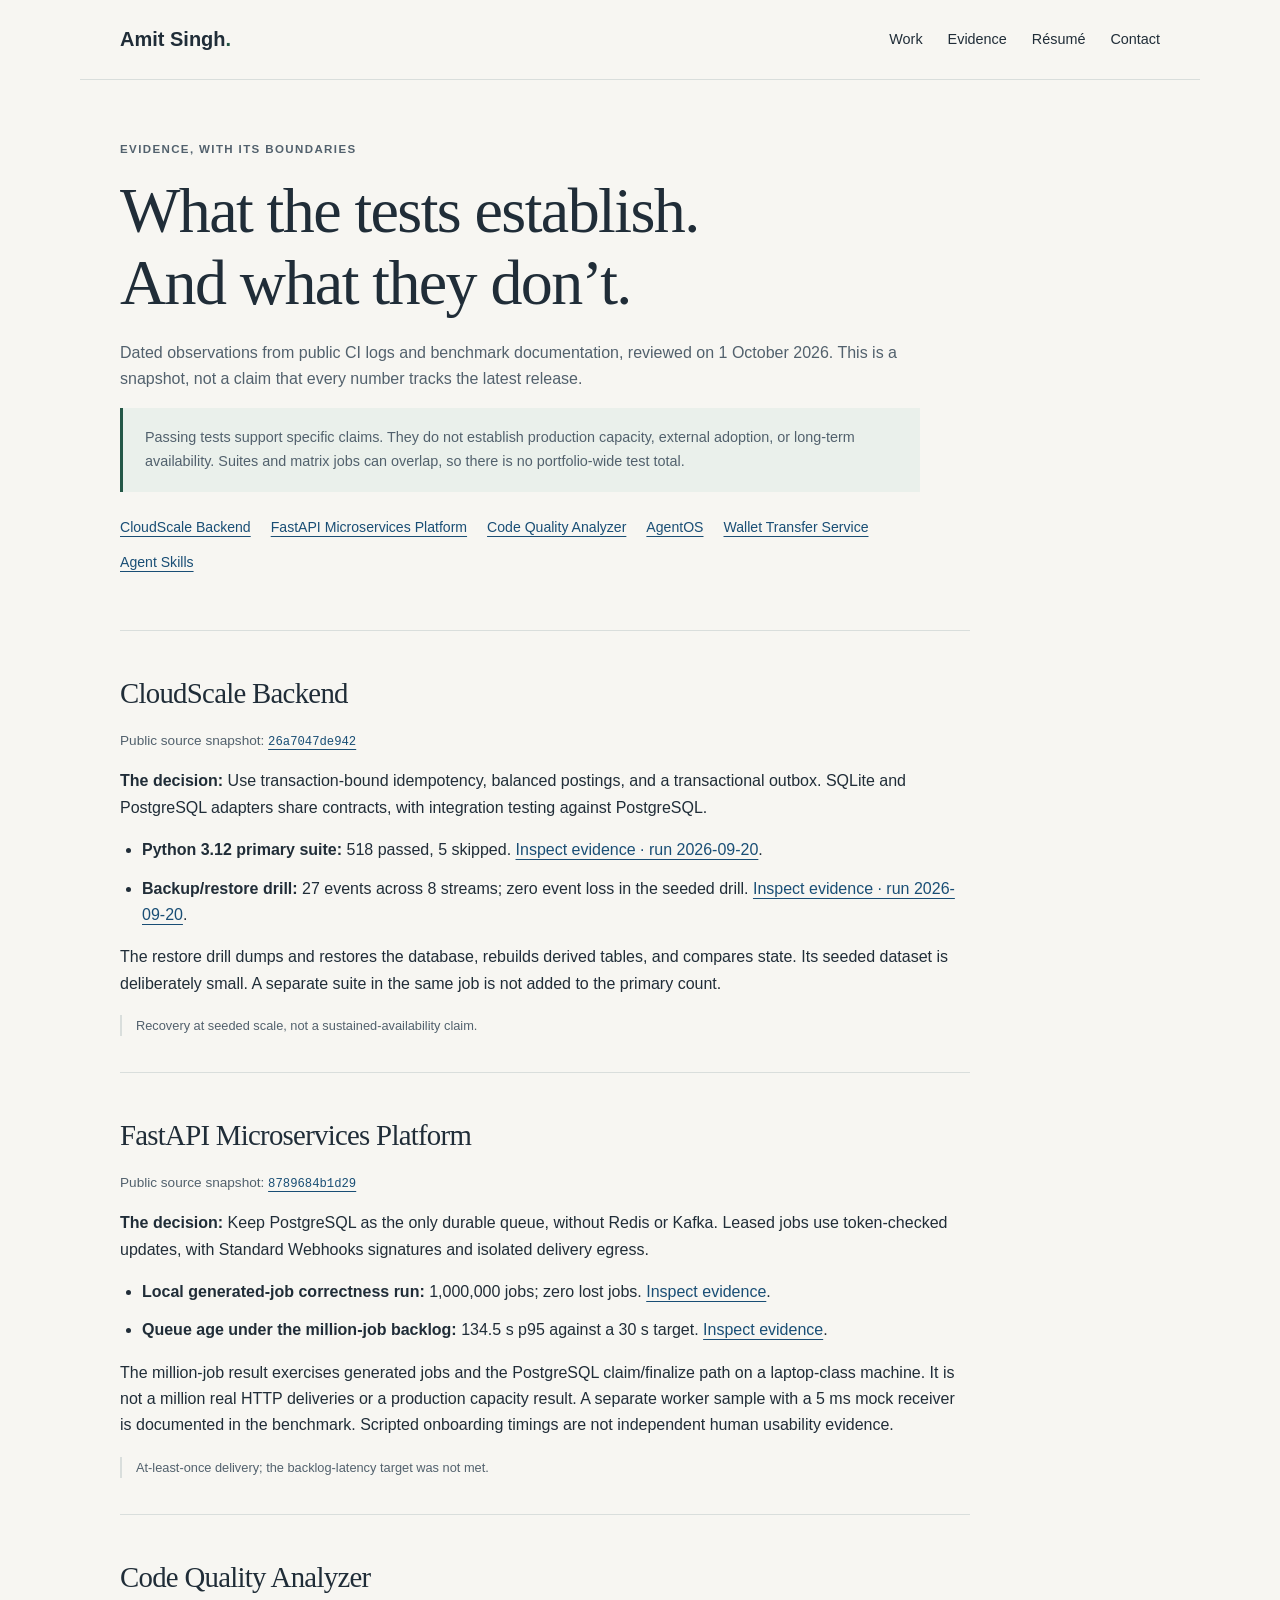
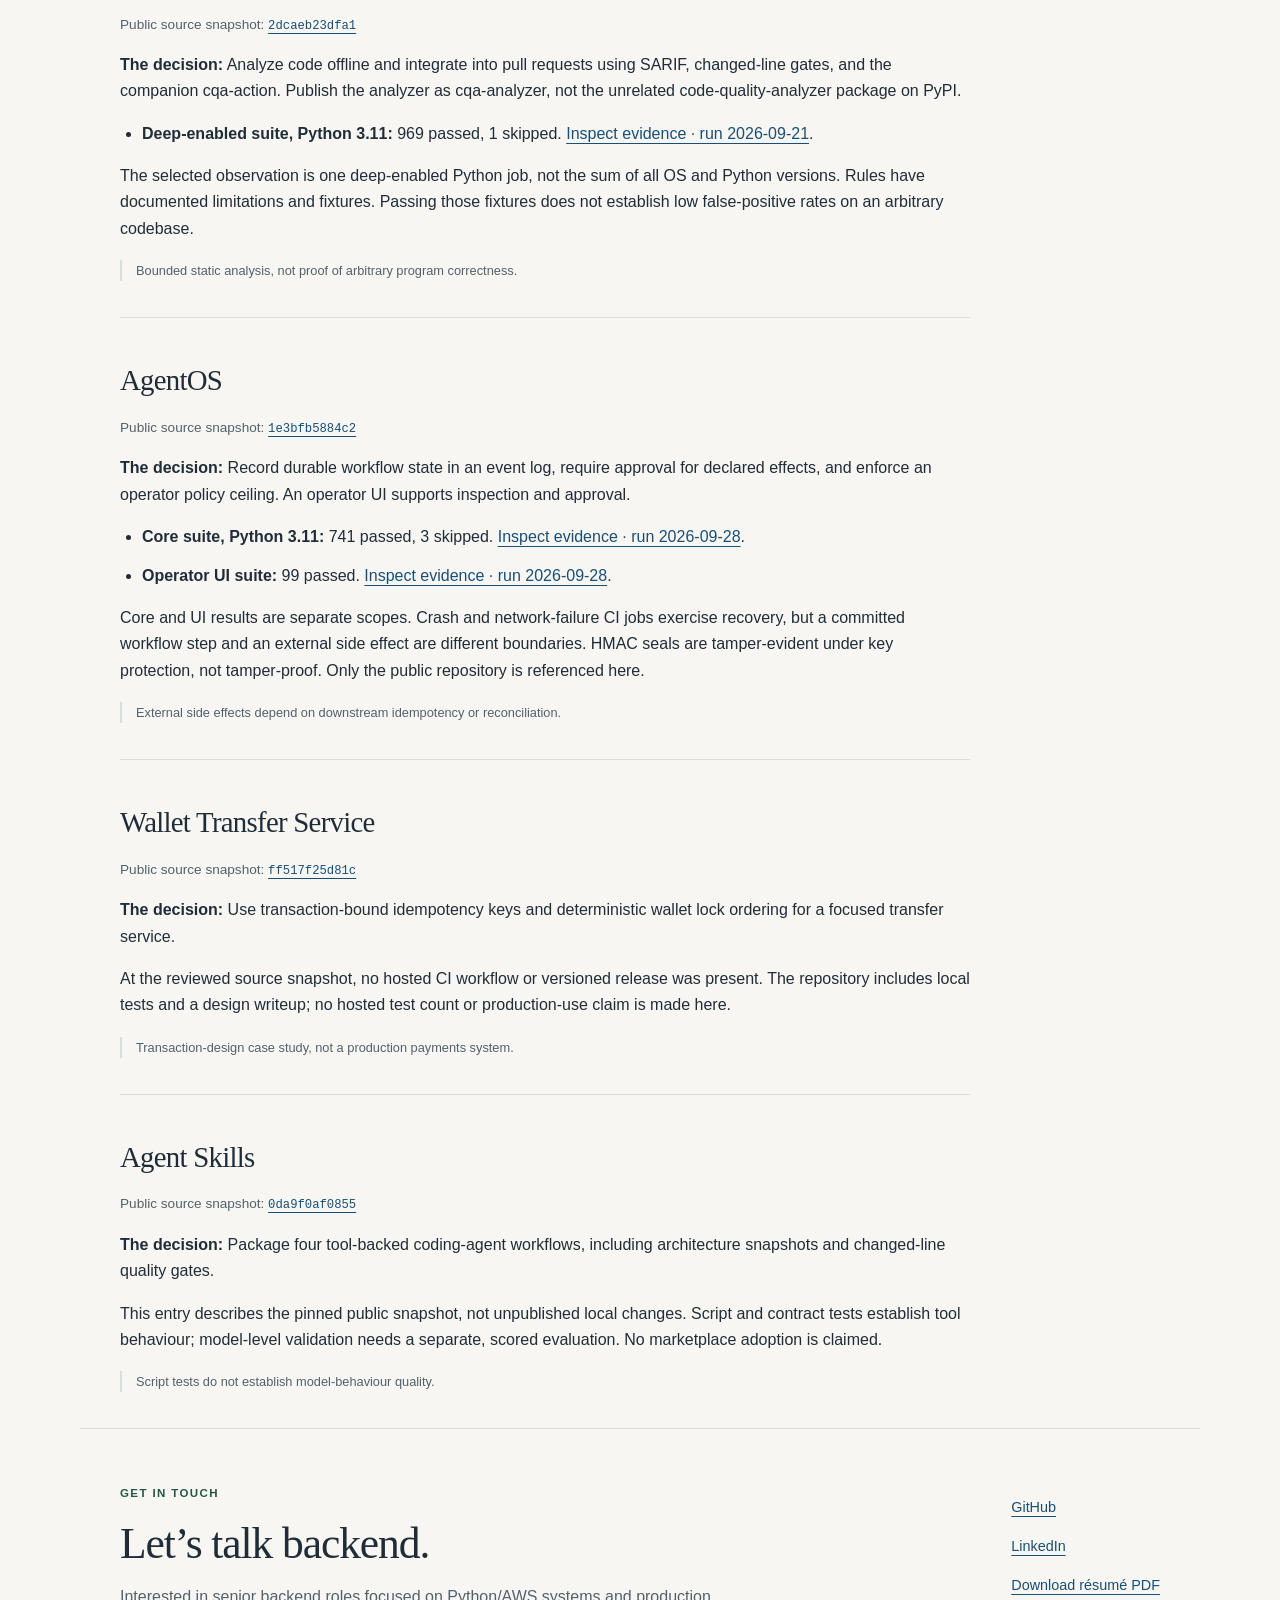
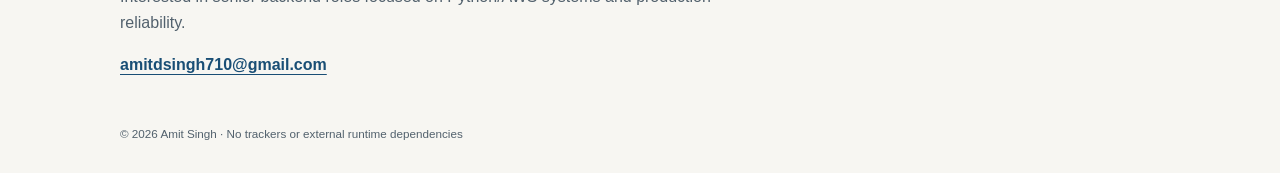
==== evidence.html @ 9d19ded8 "content: Evidence architecture preview (facts v2, boundaries, evidence page)" ====
<!doctype html>
<html lang="en">
<head>
  <meta charset="utf-8">
  <meta name="viewport" content="width=device-width, initial-scale=1">
  <title>Engineering evidence | Amit Singh</title>
  <meta name="description" content="Pinned test results, benchmark scope, and limitations for Amit Singh’s public engineering projects.">
  <meta name="author" content="Amit Singh">
  <meta name="robots" content="index,follow,max-image-preview:large">
  <meta name="google-site-verification" content="meYjrEQto1s7tn9jI4LYgLtyor4KKZVI7Av0-aIMAww">
  <meta name="theme-color" content="#f7f6f2">
  <link rel="canonical" href="https://amitsinghom.github.io/evidence.html">
  <link rel="icon" href="favicon.svg" type="image/svg+xml">
  <link rel="manifest" href="site.webmanifest">
  <meta property="og:type" content="website">
  <meta property="og:title" content="Engineering evidence | Amit Singh">
  <meta property="og:description" content="Pinned test results, benchmark scope, and limitations for Amit Singh’s public engineering projects.">
  <meta property="og:url" content="https://amitsinghom.github.io/evidence.html">
  <meta property="og:image" content="https://amitsinghom.github.io/assets/social-card.png">
  <meta property="og:image:width" content="1200">
  <meta property="og:image:height" content="630">
  <meta property="og:image:alt" content="Amit Singh. Senior Backend Engineer. Python, AWS and Production Reliability.">
  <meta name="twitter:card" content="summary_large_image">
  <meta name="twitter:title" content="Engineering evidence | Amit Singh">
  <meta name="twitter:description" content="Pinned test results, benchmark scope, and limitations for Amit Singh’s public engineering projects.">
  <meta name="twitter:image" content="https://amitsinghom.github.io/assets/social-card.png">
  <link rel="stylesheet" href="styles.css">
</head>
<body>
<a class="skip" href="#main">Skip to content</a>
<header class="nav"><a class="brand" href="index.html" aria-label="Amit Singh, home">Amit Singh<span>.</span></a><nav aria-label="Primary"><a href="index.html#work">Work</a><a href="evidence.html">Evidence</a><a href="resume.html">Résumé</a><a href="mailto:amitdsingh710@gmail.com">Contact</a></nav></header>
<main id="main">
<section class="page-intro"><p class="eyebrow">Evidence, with its boundaries</p><h1>What the tests establish.<br>And what they don’t.</h1><p>Dated observations from public CI logs and benchmark documentation, reviewed on 1 October 2026. This is a snapshot, not a claim that every number tracks the latest release.</p><p class="evidence-note">Passing tests support specific claims. They do not establish production capacity, external adoption, or long-term availability. Suites and matrix jobs can overlap, so there is no portfolio-wide test total.</p><nav class="evidence-nav" aria-label="Projects"><a href="#cloudscale">CloudScale Backend</a><a href="#webhook-platform">FastAPI Microservices Platform</a><a href="#cqa-analyzer">Code Quality Analyzer</a><a href="#agentos">AgentOS</a><a href="#wallet-transfer">Wallet Transfer Service</a><a href="#agent-skills">Agent Skills</a></nav></section>
<article class="evidence-entry" id="cloudscale" data-project="cloudscale">
<h2>CloudScale Backend</h2>
<p class="evidence-meta">Public source snapshot: <a href="https://github.com/AmitSinghOM/cloudscale-backend/tree/26a7047de94266d97e9acc520e575b127030f1b2"><code>26a7047de942</code></a></p>
<p><strong>The decision:</strong> Use transaction-bound idempotency, balanced postings, and a transactional outbox. SQLite and PostgreSQL adapters share contracts, with integration testing against PostgreSQL.</p>
<ul>
<li><strong>Python 3.12 primary suite:</strong> <span data-fact="cloudscale-1">518 passed, 5 skipped</span>. <a href="https://github.com/AmitSinghOM/cloudscale-backend/actions/runs/35527516770/job/106122164409">Inspect evidence · run 2026-09-20</a>.</li>
<li><strong>Backup/restore drill:</strong> <span data-fact="cloudscale-2">27 events across 8 streams; zero event loss in the seeded drill</span>. <a href="https://github.com/AmitSinghOM/cloudscale-backend/actions/runs/35527516770/job/106122164267">Inspect evidence · run 2026-09-20</a>.</li>
</ul>
<p>The restore drill dumps and restores the database, rebuilds derived tables, and compares state. Its seeded dataset is deliberately small. A separate suite in the same job is not added to the primary count.</p>
<p class="boundary-note">Recovery at seeded scale, not a sustained-availability claim.</p>
</article>
<article class="evidence-entry" id="webhook-platform" data-project="webhook-platform">
<h2>FastAPI Microservices Platform</h2>
<p class="evidence-meta">Public source snapshot: <a href="https://github.com/AmitSinghOM/fastapi-microservices-platform/tree/8789684b1d29cadbd77b692cfe6b3a9ba3f753b2"><code>8789684b1d29</code></a></p>
<p><strong>The decision:</strong> Keep PostgreSQL as the only durable queue, without Redis or Kafka. Leased jobs use token-checked updates, with Standard Webhooks signatures and isolated delivery egress.</p>
<ul>
<li><strong>Local generated-job correctness run:</strong> <span data-fact="webhook-correctness">1,000,000 jobs; zero lost jobs</span>. <a href="https://github.com/AmitSinghOM/fastapi-microservices-platform/blob/8789684b1d29cadbd77b692cfe6b3a9ba3f753b2/docs/benchmarks.md">Inspect evidence</a>.</li>
<li><strong>Queue age under the million-job backlog:</strong> <span data-fact="webhook-backlog">134.5 s p95 against a 30 s target</span>. <a href="https://github.com/AmitSinghOM/fastapi-microservices-platform/blob/8789684b1d29cadbd77b692cfe6b3a9ba3f753b2/docs/benchmarks.md">Inspect evidence</a>.</li>
</ul>
<p>The million-job result exercises generated jobs and the PostgreSQL claim/finalize path on a laptop-class machine. It is not a million real HTTP deliveries or a production capacity result. A separate worker sample with a 5 ms mock receiver is documented in the benchmark. Scripted onboarding timings are not independent human usability evidence.</p>
<p class="boundary-note">At-least-once delivery; the backlog-latency target was not met.</p>
</article>
<article class="evidence-entry" id="cqa-analyzer" data-project="cqa-analyzer">
<h2>Code Quality Analyzer</h2>
<p class="evidence-meta">Public source snapshot: <a href="https://github.com/AmitSinghOM/code-quality-analyzer/tree/2dcaeb23dfa143564b54034f6fdb0c7262c25566"><code>2dcaeb23dfa1</code></a></p>
<p><strong>The decision:</strong> Analyze code offline and integrate into pull requests using SARIF, changed-line gates, and the companion cqa-action. Publish the analyzer as cqa-analyzer, not the unrelated code-quality-analyzer package on PyPI.</p>
<ul>
<li><strong>Deep-enabled suite, Python 3.11:</strong> <span data-fact="cqa-analyzer-1">969 passed, 1 skipped</span>. <a href="https://github.com/AmitSinghOM/code-quality-analyzer/actions/runs/35659443845/job/106530922561">Inspect evidence · run 2026-09-21</a>.</li>
</ul>
<p>The selected observation is one deep-enabled Python job, not the sum of all OS and Python versions. Rules have documented limitations and fixtures. Passing those fixtures does not establish low false-positive rates on an arbitrary codebase.</p>
<p class="boundary-note">Bounded static analysis, not proof of arbitrary program correctness.</p>
</article>
<article class="evidence-entry" id="agentos" data-project="agentos">
<h2>AgentOS</h2>
<p class="evidence-meta">Public source snapshot: <a href="https://github.com/AmitSinghOM/AgentOS/tree/1e3bfb5884c24169e68320fd5c7ae8c5d8375cb0"><code>1e3bfb5884c2</code></a></p>
<p><strong>The decision:</strong> Record durable workflow state in an event log, require approval for declared effects, and enforce an operator policy ceiling. An operator UI supports inspection and approval.</p>
<ul>
<li><strong>Core suite, Python 3.11:</strong> <span data-fact="agentos-1">741 passed, 3 skipped</span>. <a href="https://github.com/AmitSinghOM/AgentOS/actions/runs/36492032477/job/109162919055">Inspect evidence · run 2026-09-28</a>.</li>
<li><strong>Operator UI suite:</strong> <span data-fact="agentos-2">99 passed</span>. <a href="https://github.com/AmitSinghOM/AgentOS/actions/runs/36492032477/job/109162918668">Inspect evidence · run 2026-09-28</a>.</li>
</ul>
<p>Core and UI results are separate scopes. Crash and network-failure CI jobs exercise recovery, but a committed workflow step and an external side effect are different boundaries. HMAC seals are tamper-evident under key protection, not tamper-proof. Only the public repository is referenced here.</p>
<p class="boundary-note">External side effects depend on downstream idempotency or reconciliation.</p>
</article>
<article class="evidence-entry" id="wallet-transfer" data-project="wallet-transfer">
<h2>Wallet Transfer Service</h2>
<p class="evidence-meta">Public source snapshot: <a href="https://github.com/AmitSinghOM/wallet-transfer-service/tree/ff517f25d81cf4f044d6cdd071314028f6c8e283"><code>ff517f25d81c</code></a></p>
<p><strong>The decision:</strong> Use transaction-bound idempotency keys and deterministic wallet lock ordering for a focused transfer service.</p>
<p>At the reviewed source snapshot, no hosted CI workflow or versioned release was present. The repository includes local tests and a design writeup; no hosted test count or production-use claim is made here.</p>
<p class="boundary-note">Transaction-design case study, not a production payments system.</p>
</article>
<article class="evidence-entry" id="agent-skills" data-project="agent-skills">
<h2>Agent Skills</h2>
<p class="evidence-meta">Public source snapshot: <a href="https://github.com/AmitSinghOM/agent-skills/tree/0da9f0af0855c3e84200fc4f9c1cd5d4a8eaf889"><code>0da9f0af0855</code></a></p>
<p><strong>The decision:</strong> Package four tool-backed coding-agent workflows, including architecture snapshots and changed-line quality gates.</p>
<p>This entry describes the pinned public snapshot, not unpublished local changes. Script and contract tests establish tool behaviour; model-level validation needs a separate, scored evaluation. No marketplace adoption is claimed.</p>
<p class="boundary-note">Script tests do not establish model-behaviour quality.</p>
</article>
</main>
<footer id="contact"><div><p class="eyebrow">Get in touch</p><h2>Let’s talk backend.</h2><p>Interested in senior backend roles focused on Python/AWS systems and production reliability.</p><a class="contact-link" href="mailto:amitdsingh710@gmail.com">amitdsingh710@gmail.com</a></div><nav aria-label="Social links"><a href="https://github.com/AmitSinghOM">GitHub</a><a href="https://linkedin.com/in/amit-singh-491100192">LinkedIn</a><a href="assets/Amit_Singh_Backend_Resume.pdf" download>Download résumé PDF</a></nav><small>© 2026 Amit Singh · No trackers or external runtime dependencies</small></footer>
</body>
</html>
---- styles.css ----
@charset "UTF-8";
:root{--paper:#f7f6f2;--surface:#fffefa;--ink:#202d38;--muted:#52616d;--line:#d9dedc;--accent:#245747;--blue:#194e75;--soft:#eaf0eb;--serif:"Iowan Old Style","Palatino Linotype",Georgia,serif;--sans:-apple-system,BlinkMacSystemFont,"Segoe UI",sans-serif}

*{box-sizing:border-box}
html{scroll-behavior:smooth;scroll-padding-top:100px}
body{margin:0;background:var(--paper);color:var(--ink);font:16px/1.65 var(--sans)}
a{color:var(--blue);text-underline-offset:4px;text-decoration-thickness:1px}
a:hover{text-decoration-thickness:2px}
a:focus-visible,summary:focus-visible{outline:3px solid var(--accent);outline-offset:5px}
p{margin:0 0 16px}
h1,h2,h3{font-family:var(--serif);font-weight:500;line-height:1.13;letter-spacing:-.025em}
h2{font-size:clamp(2rem,3.4vw,3rem);margin:10px 0 20px}
h3{font-size:1.65rem;margin:0 0 18px}
.skip{position:absolute;left:-9999px;top:12px;z-index:30}
.skip:focus{left:16px;background:var(--surface);padding:10px}
main,footer,.nav{max-width:1120px;margin:auto;padding-inline:40px}
.nav{display:flex;justify-content:space-between;align-items:center;gap:20px;padding-block:23px;border-bottom:1px solid var(--line)}
.brand{color:var(--ink);font-weight:750;font-size:1.25rem;text-decoration:none;white-space:nowrap}
.brand span{color:var(--accent)}
.nav nav{display:flex;flex-wrap:wrap;gap:25px;font-size:.9rem}
.nav nav a{color:var(--ink);text-decoration:none}
.nav nav a:hover{text-decoration:underline}
.eyebrow{text-transform:uppercase;letter-spacing:.12em;font-size:.72rem;font-weight:750;color:var(--accent);margin:0 0 16px}
.hero{padding:78px 0 52px}
.hero h1{font-size:clamp(2.8rem,5.7vw,4.65rem);margin:20px 0 28px;max-width:1000px;line-height:1.07;letter-spacing:-.045em}
.hero h1 em{font-style:normal;color:var(--accent)}
.intro{font-size:1.22rem;max-width:720px;color:var(--ink)}
.hero-context{max-width:700px;color:var(--muted)}
.actions{display:flex;align-items:center;flex-wrap:wrap;gap:14px;margin-top:28px}
.button{display:inline-flex;align-items:center;justify-content:center;min-height:46px;padding:10px 17px;border:1px solid var(--line);color:var(--ink);text-decoration:none;font-size:.87rem;font-weight:650;background:var(--surface)}
.button:hover{border-color:var(--accent)}
.button.primary{background:var(--accent);border-color:var(--accent);color:var(--surface)}
.text-link{font-size:.87rem}
.focus-line{display:flex;flex-wrap:wrap;gap:14px 26px;border-top:1px solid var(--line);padding-top:22px;margin-top:42px;color:var(--muted);font-size:.85rem}
.section{padding:60px 0;border-top:1px solid var(--line)}
.section-head{max-width:800px;margin-bottom:30px}
.section-head>p:not(.eyebrow){color:var(--muted);max-width:620px}
.production-grid{display:grid;grid-template-columns:1fr 1.15fr;gap:56px}
.attribution{font-size:.83rem;line-height:1.6;color:var(--muted)}
.work-points{padding-left:20px;margin:0}
.work-points li{padding-left:5px;margin-bottom:16px}
.work-points strong{font-weight:650}
.boundary-note{font-size:.8rem;color:var(--muted);border-left:2px solid var(--line);padding-left:14px;margin:18px 0 0}
.project{display:grid;grid-template-columns:.8fr 1.2fr;gap:52px;padding:36px 0;border-top:1px solid var(--line)}
.project-heading{display:flex;align-items:flex-start;gap:18px}
.project-number{color:var(--muted);font-size:.8rem;padding-top:2px}
.project-heading .eyebrow{font-size:.68rem;margin-bottom:10px}
.project-heading h3{font-size:2rem}
.project-summary{font-size:1.15rem;font-weight:600;line-height:1.45}
.project-body>p:not(.project-summary){color:var(--muted)}
.project-proof{margin:22px 0}
.project-proof div{display:grid;grid-template-columns:72px 1fr;gap:12px;margin:12px 0;font-size:.89rem}
.project-proof dt{font-weight:700;color:var(--accent)}
.project-proof dd{margin:0;color:var(--muted)}
.project-links{display:flex;flex-wrap:wrap;gap:12px 22px;font-size:.88rem;font-weight:600}
code{font-size:.9em;overflow-wrap:anywhere}
.more-work{border-block:1px solid var(--line);padding:20px 0;margin-top:16px}
.more-work summary{cursor:pointer;font-weight:600}
.more-grid{display:grid;grid-template-columns:repeat(3,1fr);gap:30px;margin-top:28px}
.more-grid h3{font-size:1.4rem}
.more-grid p,.more-grid a{font-size:.88rem}
.more-grid p{color:var(--muted)}
.judgment{display:grid;grid-template-columns:1.1fr 1fr;gap:56px}
.judgment p:last-child{color:var(--muted)}
.career-grid{display:grid;grid-template-columns:1fr 1fr;gap:56px}
.career-grid h3{font-size:1.4rem}
.career-grid p{font-size:.92rem;color:var(--muted)}
.career-grid strong{color:var(--ink);font-weight:600}
footer{display:grid;grid-template-columns:1fr auto;gap:25px;padding-block:55px 30px;border-top:1px solid var(--line)}
footer p{max-width:600px;color:var(--muted)}
footer h2{margin-bottom:15px}
footer nav{display:flex;flex-direction:column;gap:15px;align-items:flex-start;padding-top:12px;font-size:.9rem}
.contact-link{font-weight:650;overflow-wrap:anywhere}
footer small{grid-column:1/-1;font-size:.73rem;color:var(--muted);padding-top:20px}
.page-intro{padding:60px 0 32px;max-width:800px}
.page-intro h1{font-size:clamp(2.5rem,5vw,4rem);margin:12px 0 20px}
.page-intro p{color:var(--muted)}
.evidence-entry{padding:36px 0;border-top:1px solid var(--line);max-width:850px}
.evidence-entry h2{font-size:1.8rem}
.evidence-entry ul{padding-left:22px}
.evidence-entry li{margin-bottom:12px}
.evidence-meta{font-size:.85rem;color:var(--muted)}
.evidence-note{background:var(--soft);padding:18px 22px;border-left:3px solid var(--accent);font-size:.9rem}
.evidence-nav{display:flex;flex-wrap:wrap;gap:12px 20px;font-size:.88rem;margin:24px 0}
.evidence-entry a{overflow-wrap:anywhere}

@media(max-width:760px){main,footer,.nav{padding-inline:22px}
.nav{align-items:flex-start;flex-direction:column;gap:14px;padding-block:18px}
.nav nav{gap:22px}
.hero{padding:48px 0 36px}
.hero h1{font-size:clamp(2.5rem,8.5vw,3.6rem)}
.intro{font-size:1.1rem}
.actions{align-items:stretch}
.button{font-size:.83rem}
.text-link{padding:8px 0}
.section{padding:40px 0}
.production-grid,.project,.judgment,.career-grid{grid-template-columns:1fr;gap:20px}
.project{padding:30px 0}
.project-heading h3{font-size:1.8rem;margin-bottom:0}
.project-proof div{grid-template-columns:65px 1fr;gap:10px}
.more-grid{grid-template-columns:1fr;gap:20px}
footer{grid-template-columns:1fr}
.focus-line{gap:10px 18px}
.page-intro{padding-top:38px}
}

@media(prefers-reduced-motion:reduce){html{scroll-behavior:auto}
}
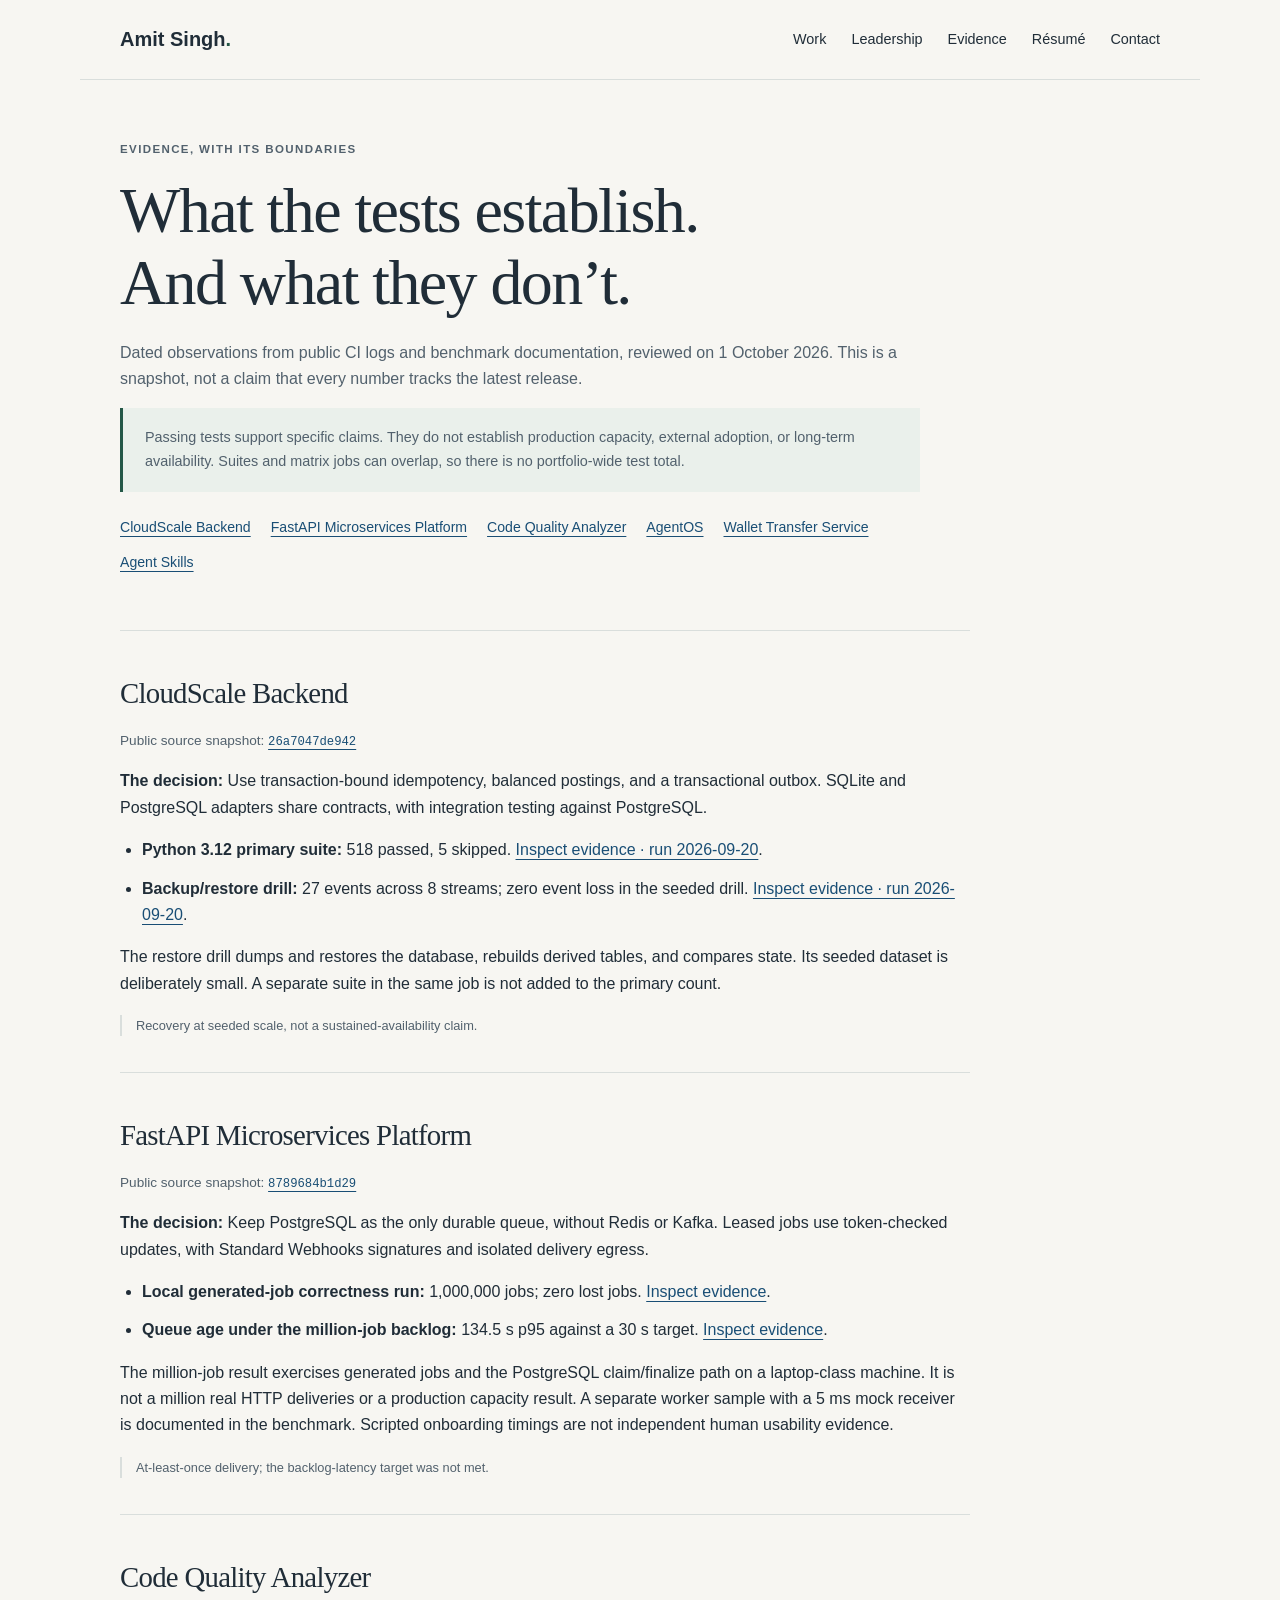
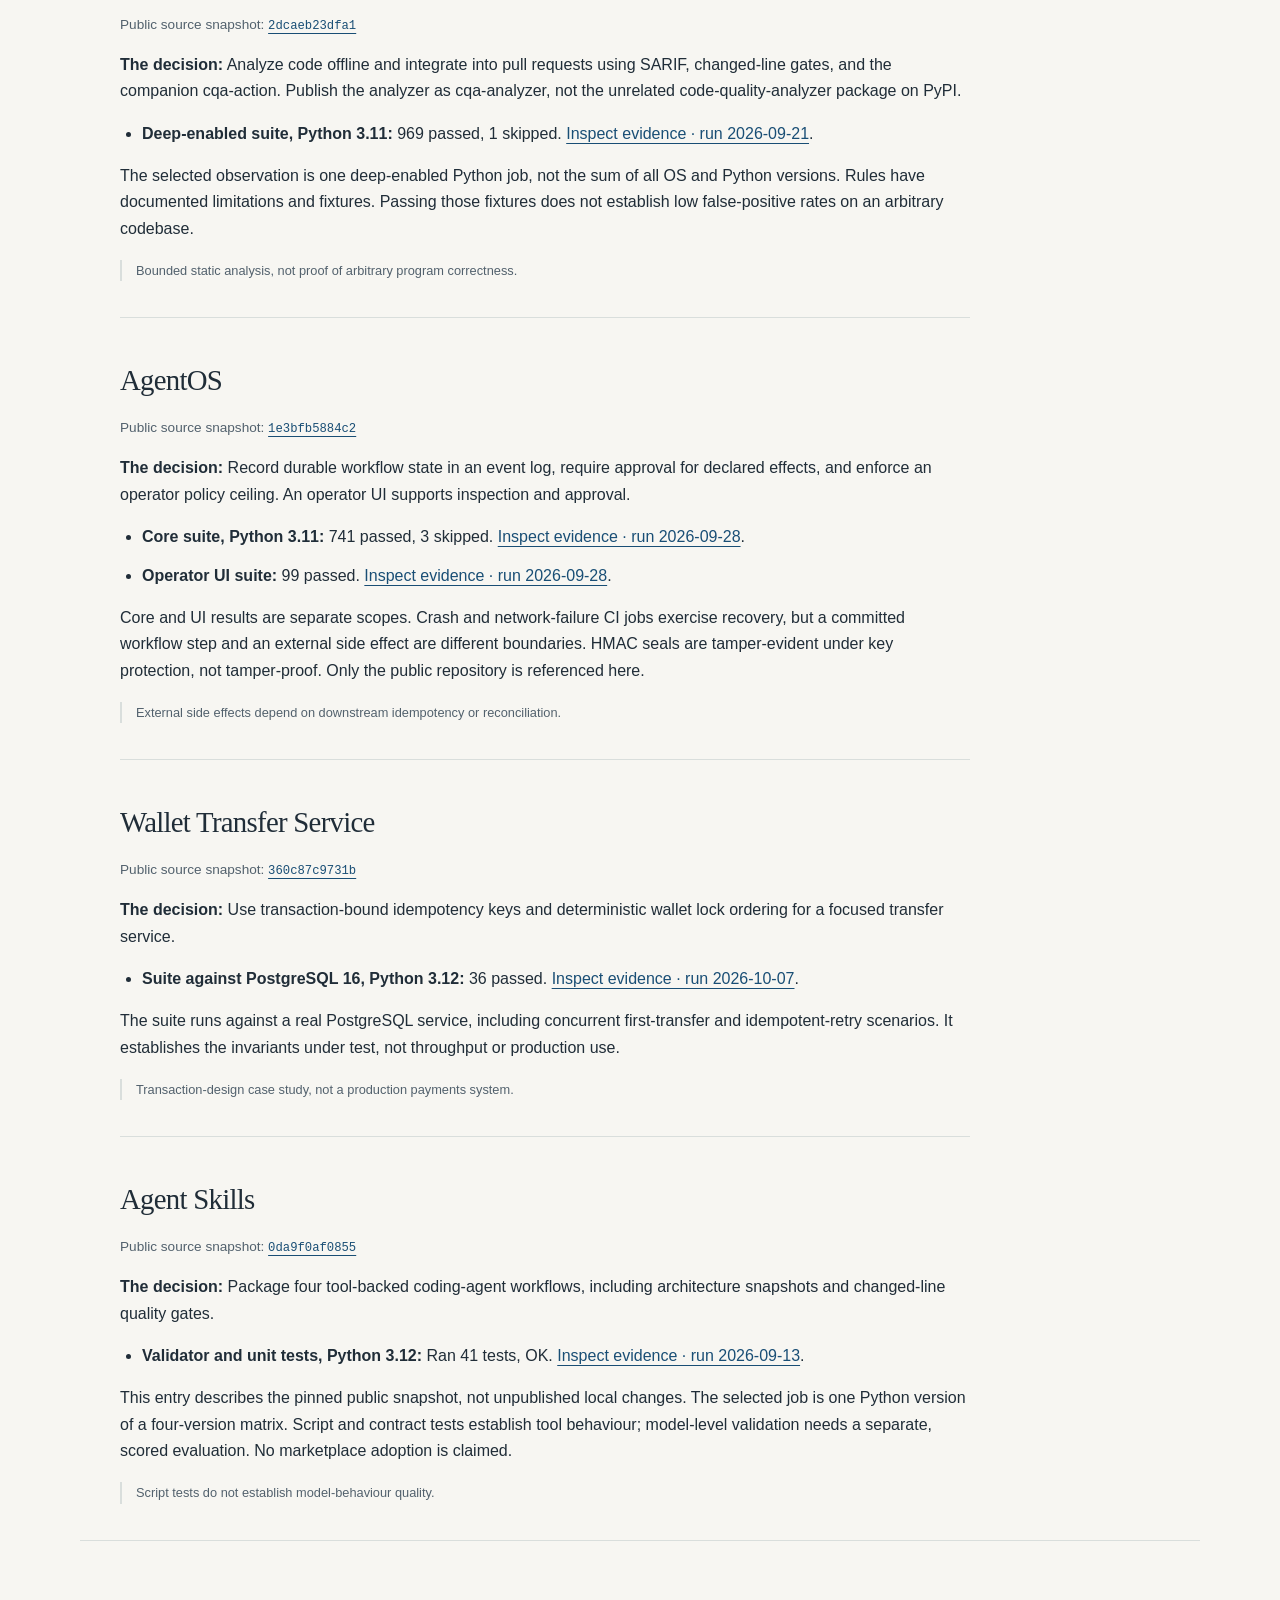
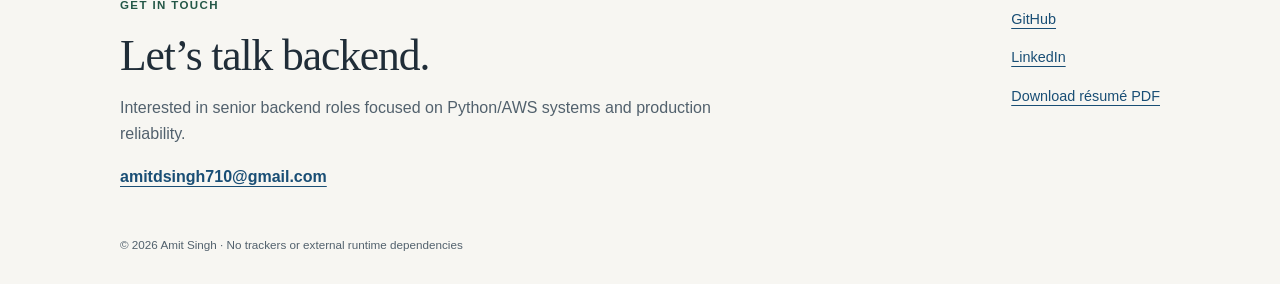
==== commit 68647480: "content: Restore Applied AI and Leadership, add wallet and agent-skills evidence" ====
--- a/evidence.html
+++ b/evidence.html
@@ -28,7 +28,7 @@
 </head>
 <body>
 <a class="skip" href="#main">Skip to content</a>
-<header class="nav"><a class="brand" href="index.html" aria-label="Amit Singh, home">Amit Singh<span>.</span></a><nav aria-label="Primary"><a href="index.html#work">Work</a><a href="evidence.html">Evidence</a><a href="resume.html">Résumé</a><a href="mailto:amitdsingh710@gmail.com">Contact</a></nav></header>
+<header class="nav"><a class="brand" href="index.html" aria-label="Amit Singh, home">Amit Singh<span>.</span></a><nav aria-label="Primary"><a href="index.html#work">Work</a><a href="index.html#leadership">Leadership</a><a href="evidence.html">Evidence</a><a href="resume.html">Résumé</a><a href="mailto:amitdsingh710@gmail.com">Contact</a></nav></header>
 <main id="main">
 <section class="page-intro"><p class="eyebrow">Evidence, with its boundaries</p><h1>What the tests establish.<br>And what they don’t.</h1><p>Dated observations from public CI logs and benchmark documentation, reviewed on 1 October 2026. This is a snapshot, not a claim that every number tracks the latest release.</p><p class="evidence-note">Passing tests support specific claims. They do not establish production capacity, external adoption, or long-term availability. Suites and matrix jobs can overlap, so there is no portfolio-wide test total.</p><nav class="evidence-nav" aria-label="Projects"><a href="#cloudscale">CloudScale Backend</a><a href="#webhook-platform">FastAPI Microservices Platform</a><a href="#cqa-analyzer">Code Quality Analyzer</a><a href="#agentos">AgentOS</a><a href="#wallet-transfer">Wallet Transfer Service</a><a href="#agent-skills">Agent Skills</a></nav></section>
 <article class="evidence-entry" id="cloudscale" data-project="cloudscale">
@@ -76,16 +76,22 @@
 </article>
 <article class="evidence-entry" id="wallet-transfer" data-project="wallet-transfer">
 <h2>Wallet Transfer Service</h2>
-<p class="evidence-meta">Public source snapshot: <a href="https://github.com/AmitSinghOM/wallet-transfer-service/tree/ff517f25d81cf4f044d6cdd071314028f6c8e283"><code>ff517f25d81c</code></a></p>
+<p class="evidence-meta">Public source snapshot: <a href="https://github.com/AmitSinghOM/wallet-transfer-service/tree/360c87c9731bd07e8fdd0a1af38afcb0d4d9b558"><code>360c87c9731b</code></a></p>
 <p><strong>The decision:</strong> Use transaction-bound idempotency keys and deterministic wallet lock ordering for a focused transfer service.</p>
-<p>At the reviewed source snapshot, no hosted CI workflow or versioned release was present. The repository includes local tests and a design writeup; no hosted test count or production-use claim is made here.</p>
+<ul>
+<li><strong>Suite against PostgreSQL 16, Python 3.12:</strong> <span data-fact="wallet-transfer-1">36 passed</span>. <a href="https://github.com/AmitSinghOM/wallet-transfer-service/actions/runs/37610929342/job/112757726818">Inspect evidence · run 2026-10-07</a>.</li>
+</ul>
+<p>The suite runs against a real PostgreSQL service, including concurrent first-transfer and idempotent-retry scenarios. It establishes the invariants under test, not throughput or production use.</p>
 <p class="boundary-note">Transaction-design case study, not a production payments system.</p>
 </article>
 <article class="evidence-entry" id="agent-skills" data-project="agent-skills">
 <h2>Agent Skills</h2>
 <p class="evidence-meta">Public source snapshot: <a href="https://github.com/AmitSinghOM/agent-skills/tree/0da9f0af0855c3e84200fc4f9c1cd5d4a8eaf889"><code>0da9f0af0855</code></a></p>
 <p><strong>The decision:</strong> Package four tool-backed coding-agent workflows, including architecture snapshots and changed-line quality gates.</p>
-<p>This entry describes the pinned public snapshot, not unpublished local changes. Script and contract tests establish tool behaviour; model-level validation needs a separate, scored evaluation. No marketplace adoption is claimed.</p>
+<ul>
+<li><strong>Validator and unit tests, Python 3.12:</strong> <span data-fact="agent-skills-1">Ran 41 tests, OK</span>. <a href="https://github.com/AmitSinghOM/agent-skills/actions/runs/34749014647/job/103702023796">Inspect evidence · run 2026-09-13</a>.</li>
+</ul>
+<p>This entry describes the pinned public snapshot, not unpublished local changes. The selected job is one Python version of a four-version matrix. Script and contract tests establish tool behaviour; model-level validation needs a separate, scored evaluation. No marketplace adoption is claimed.</p>
 <p class="boundary-note">Script tests do not establish model-behaviour quality.</p>
 </article>
 </main>
--- a/styles.css
+++ b/styles.css
@@ -60,8 +60,11 @@
 .more-grid h3{font-size:1.4rem}
 .more-grid p,.more-grid a{font-size:.88rem}
 .more-grid p{color:var(--muted)}
-.judgment{display:grid;grid-template-columns:1.1fr 1fr;gap:56px}
-.judgment p:last-child{color:var(--muted)}
+.leadership-grid{display:grid;grid-template-columns:repeat(3,1fr);gap:30px}
+.leadership-grid h3{font-size:1.4rem;margin:0 0 10px}
+.leadership-grid p:last-child{font-size:.92rem;color:var(--muted)}
+.leadership-grid .eyebrow{margin-bottom:10px}
+
 .career-grid{display:grid;grid-template-columns:1fr 1fr;gap:56px}
 .career-grid h3{font-size:1.4rem}
 .career-grid p{font-size:.92rem;color:var(--muted)}
@@ -94,7 +97,7 @@
 .button{font-size:.83rem}
 .text-link{padding:8px 0}
 .section{padding:40px 0}
-.production-grid,.project,.judgment,.career-grid{grid-template-columns:1fr;gap:20px}
+.production-grid,.project,.leadership-grid,.career-grid{grid-template-columns:1fr;gap:20px}
 .project{padding:30px 0}
 .project-heading h3{font-size:1.8rem;margin-bottom:0}
 .project-proof div{grid-template-columns:65px 1fr;gap:10px}
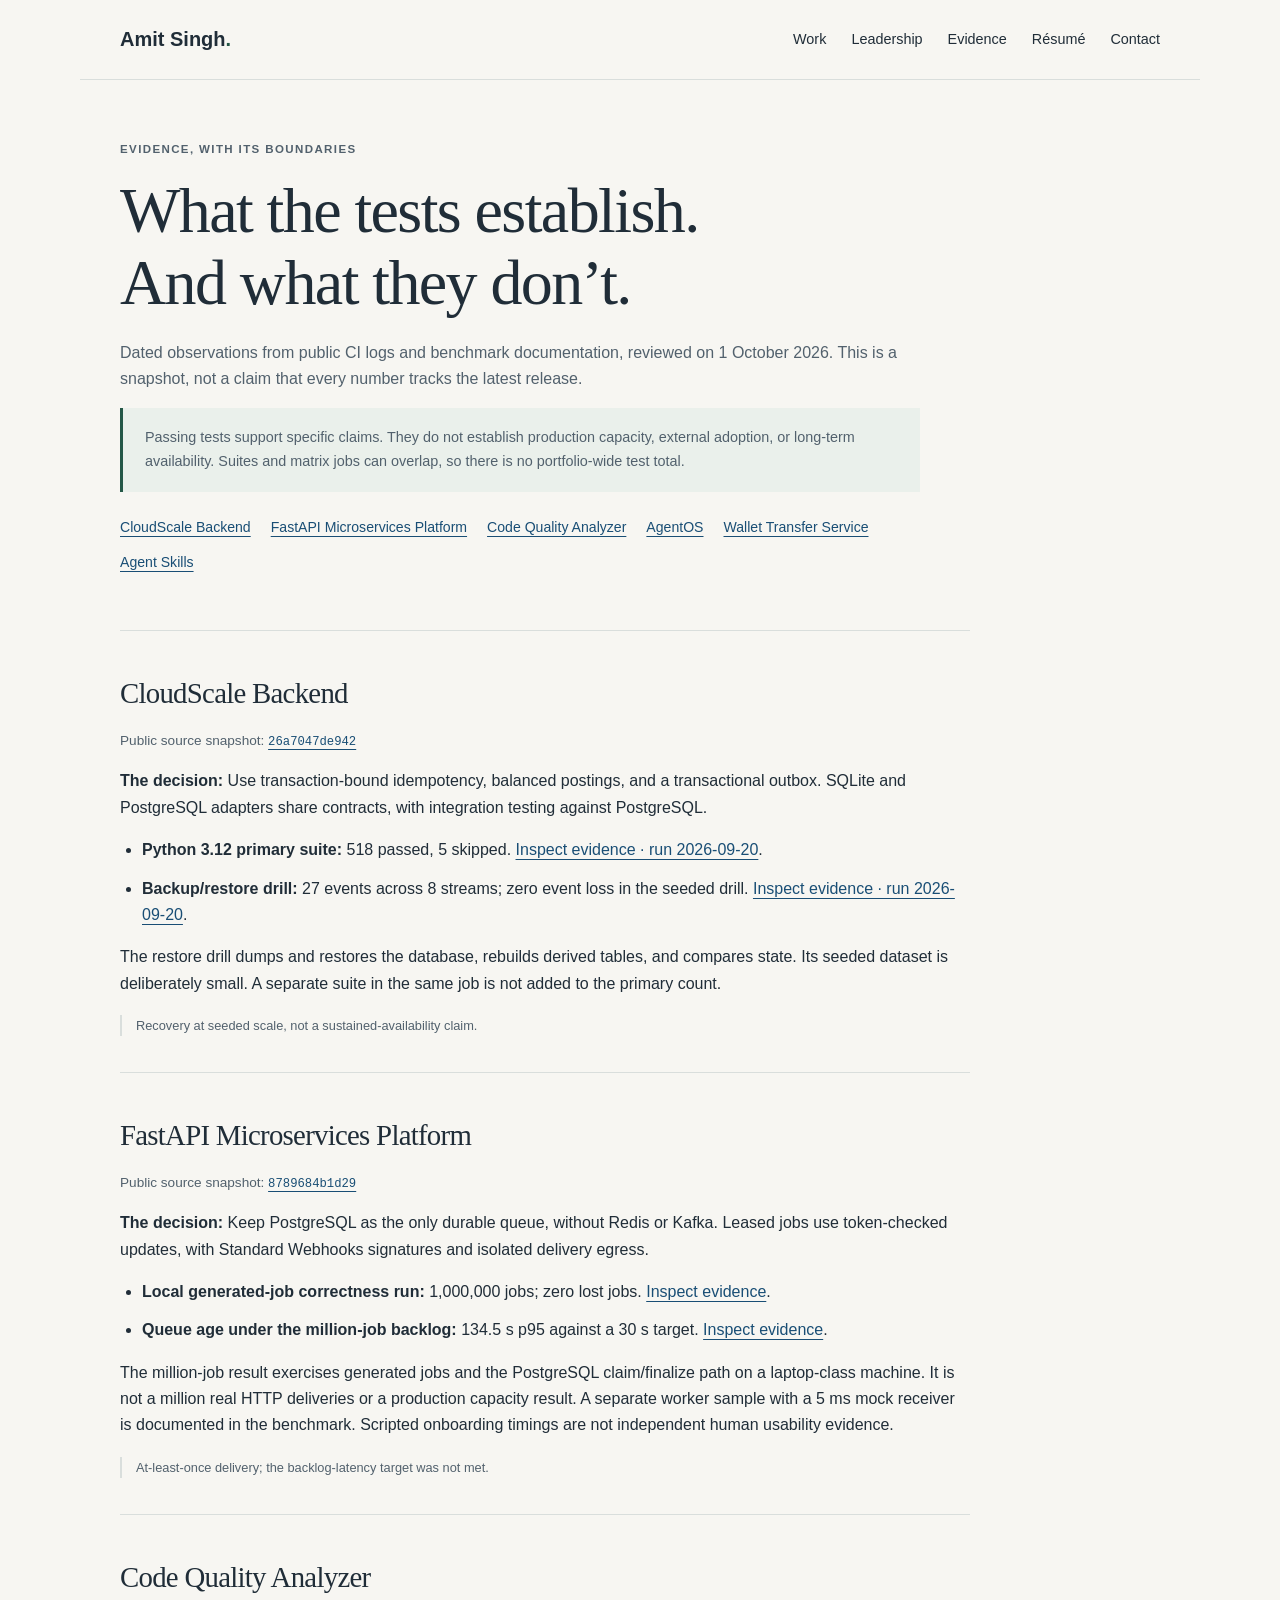
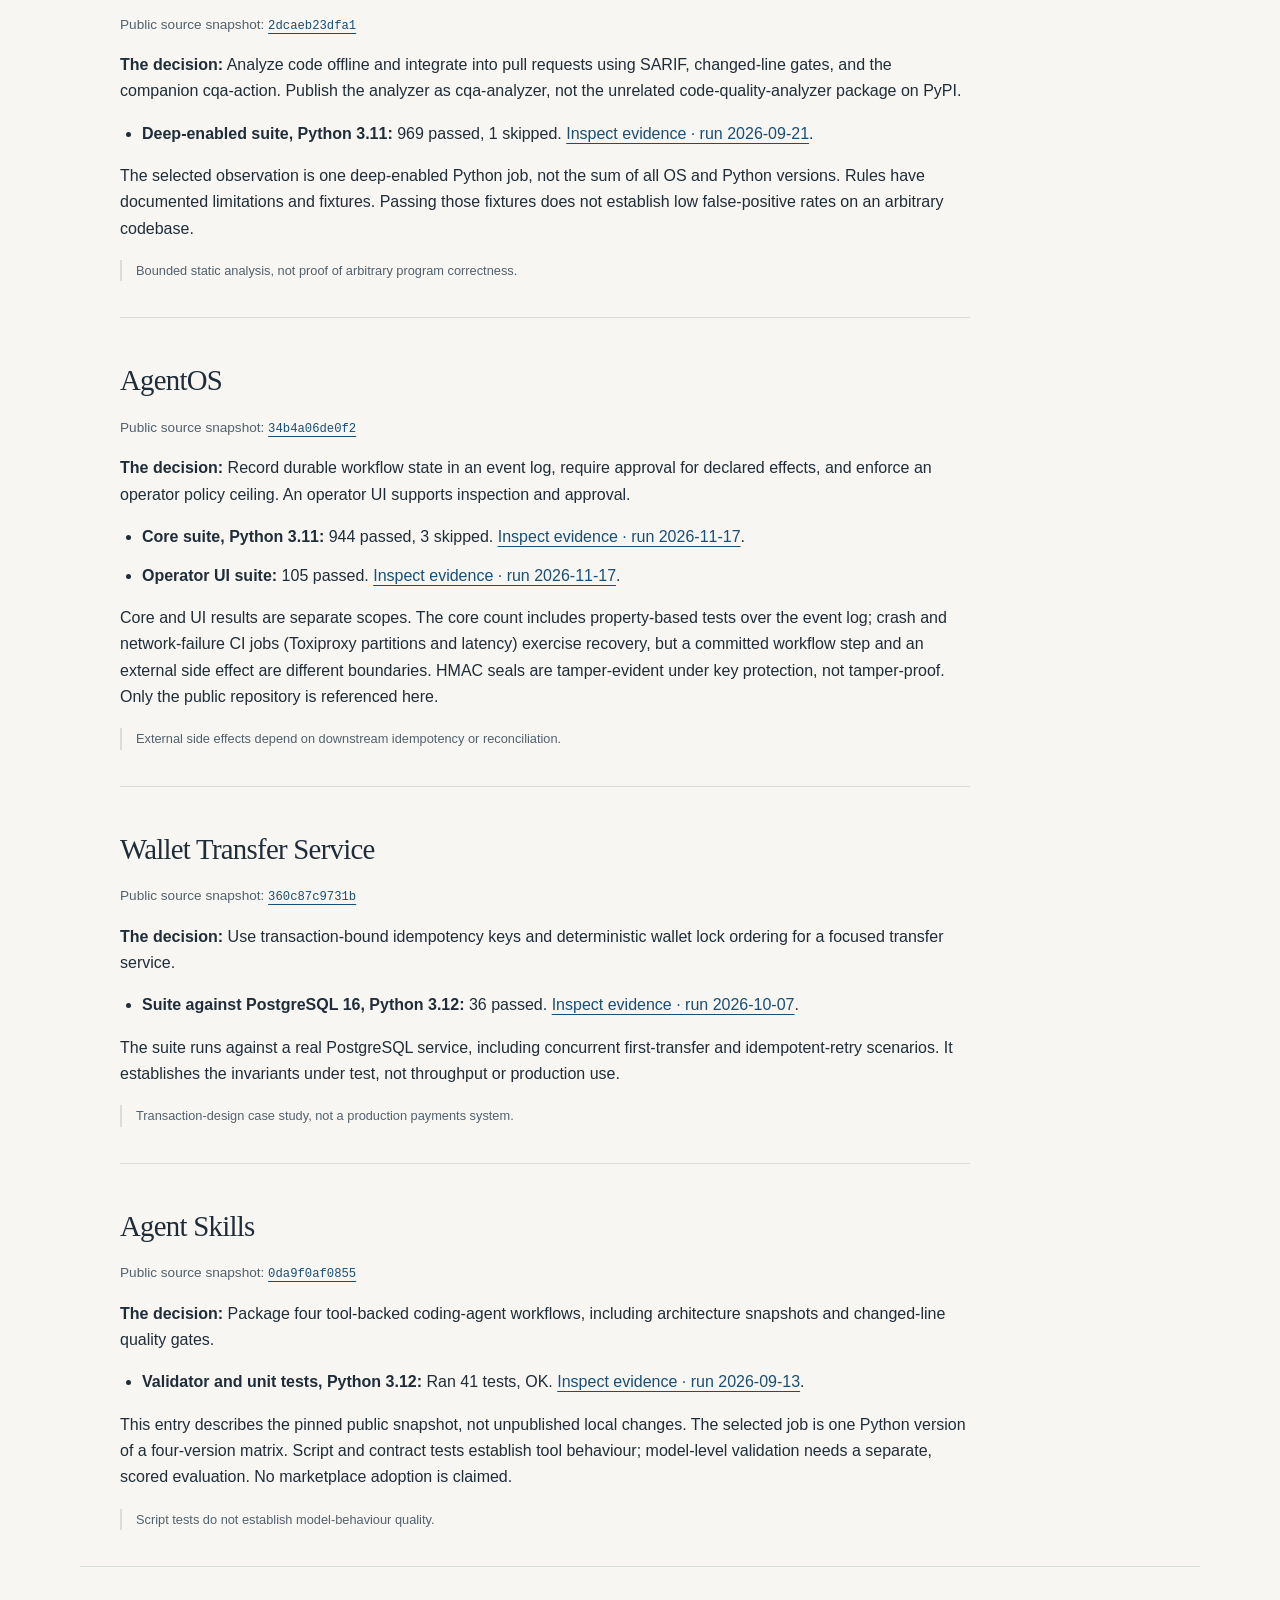
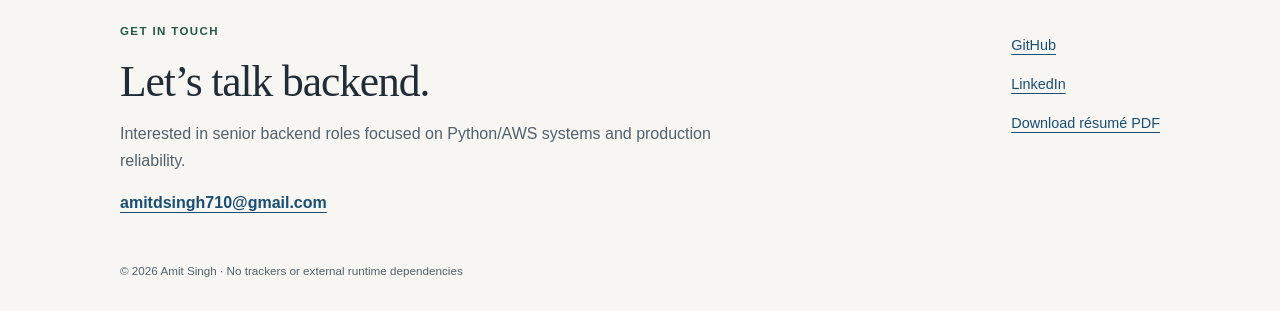
==== commit 4052c962: "content(agentos): v0.17.1 on PyPI, waves 1-3 landed; facts pinned to CI run 44156991925 AgentOS main" ====
--- a/evidence.html
+++ b/evidence.html
@@ -65,13 +65,13 @@
 </article>
 <article class="evidence-entry" id="agentos" data-project="agentos">
 <h2>AgentOS</h2>
-<p class="evidence-meta">Public source snapshot: <a href="https://github.com/AmitSinghOM/AgentOS/tree/1e3bfb5884c24169e68320fd5c7ae8c5d8375cb0"><code>1e3bfb5884c2</code></a></p>
+<p class="evidence-meta">Public source snapshot: <a href="https://github.com/AmitSinghOM/AgentOS/tree/34b4a06de0f202738ec92433da8cc3d8ad6a8162"><code>34b4a06de0f2</code></a></p>
 <p><strong>The decision:</strong> Record durable workflow state in an event log, require approval for declared effects, and enforce an operator policy ceiling. An operator UI supports inspection and approval.</p>
 <ul>
-<li><strong>Core suite, Python 3.11:</strong> <span data-fact="agentos-1">741 passed, 3 skipped</span>. <a href="https://github.com/AmitSinghOM/AgentOS/actions/runs/36492032477/job/109162919055">Inspect evidence · run 2026-09-28</a>.</li>
-<li><strong>Operator UI suite:</strong> <span data-fact="agentos-2">99 passed</span>. <a href="https://github.com/AmitSinghOM/AgentOS/actions/runs/36492032477/job/109162918668">Inspect evidence · run 2026-09-28</a>.</li>
+<li><strong>Core suite, Python 3.11:</strong> <span data-fact="agentos-1">944 passed, 3 skipped</span>. <a href="https://github.com/AmitSinghOM/AgentOS/actions/runs/44156991925/job/134300267305">Inspect evidence · run 2026-11-17</a>.</li>
+<li><strong>Operator UI suite:</strong> <span data-fact="agentos-2">105 passed</span>. <a href="https://github.com/AmitSinghOM/AgentOS/actions/runs/44156991925/job/134300267308">Inspect evidence · run 2026-11-17</a>.</li>
 </ul>
-<p>Core and UI results are separate scopes. Crash and network-failure CI jobs exercise recovery, but a committed workflow step and an external side effect are different boundaries. HMAC seals are tamper-evident under key protection, not tamper-proof. Only the public repository is referenced here.</p>
+<p>Core and UI results are separate scopes. The core count includes property-based tests over the event log; crash and network-failure CI jobs (Toxiproxy partitions and latency) exercise recovery, but a committed workflow step and an external side effect are different boundaries. HMAC seals are tamper-evident under key protection, not tamper-proof. Only the public repository is referenced here.</p>
 <p class="boundary-note">External side effects depend on downstream idempotency or reconciliation.</p>
 </article>
 <article class="evidence-entry" id="wallet-transfer" data-project="wallet-transfer">
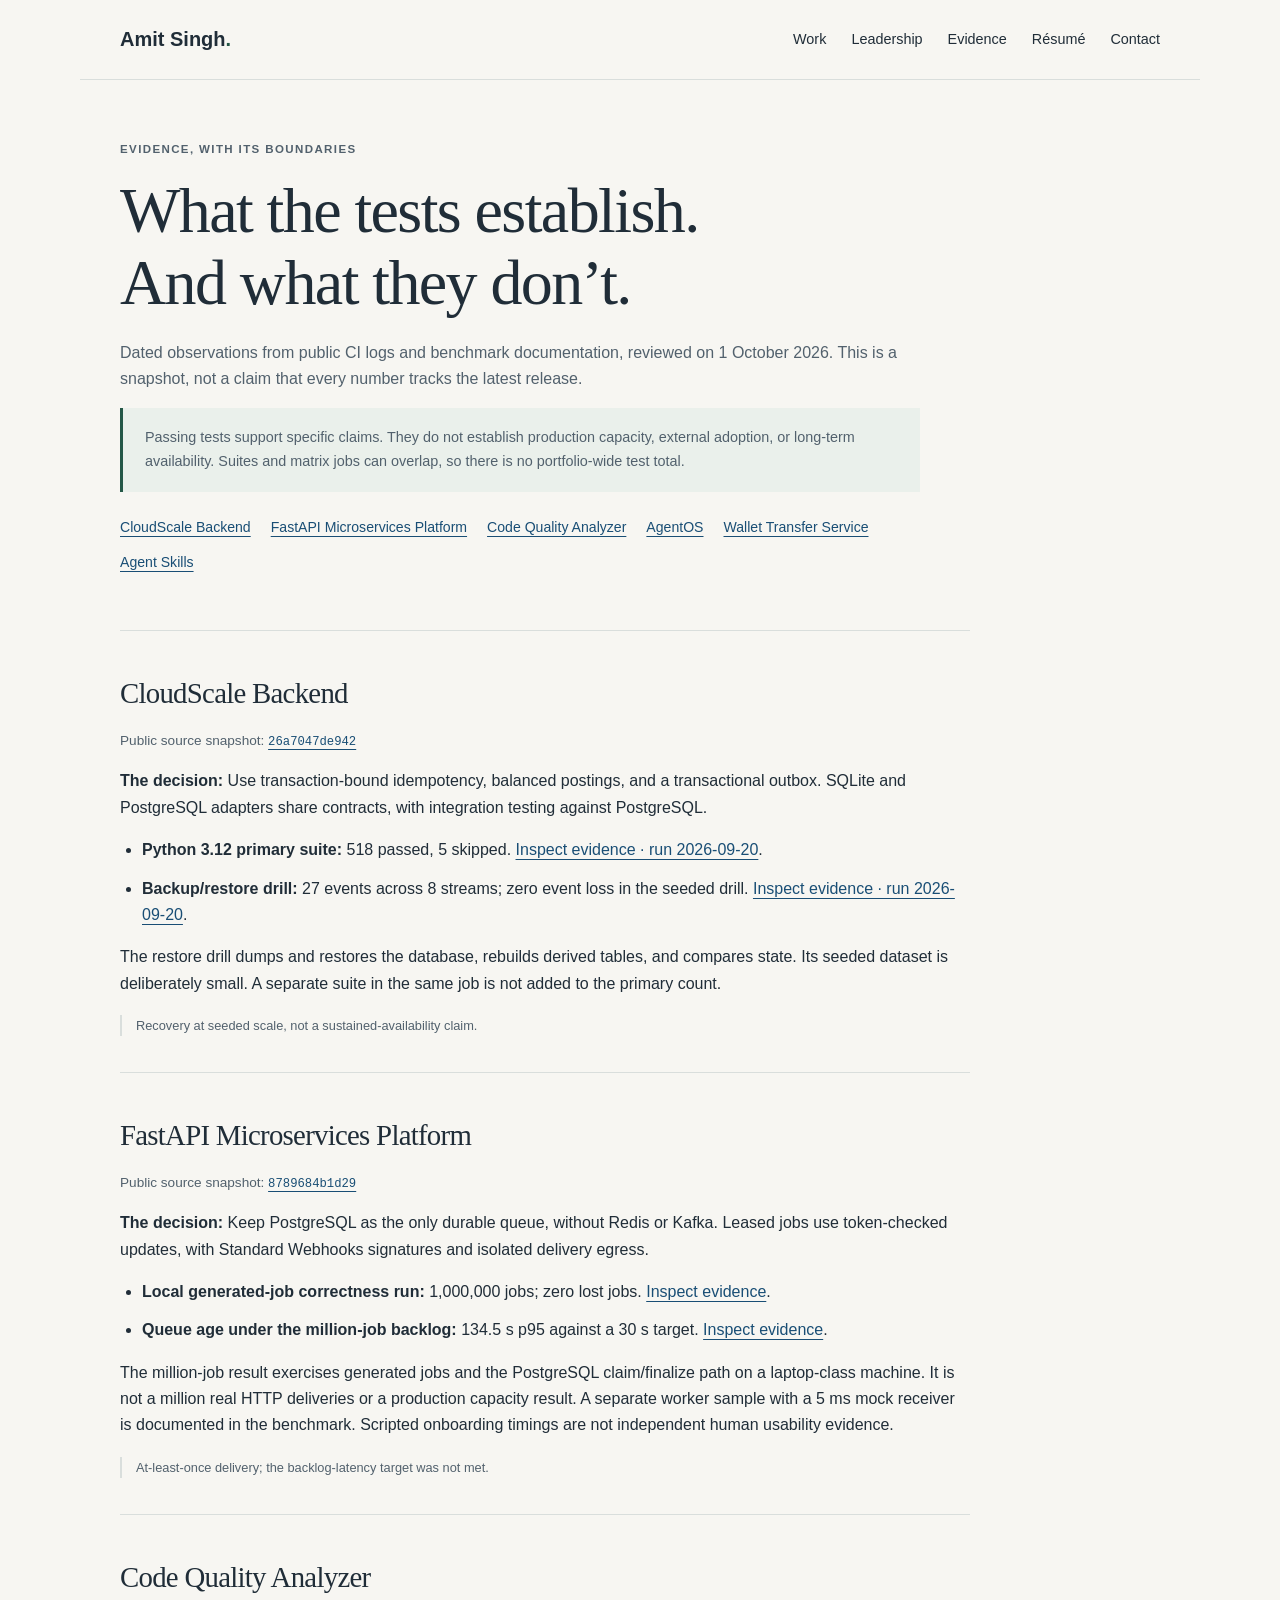
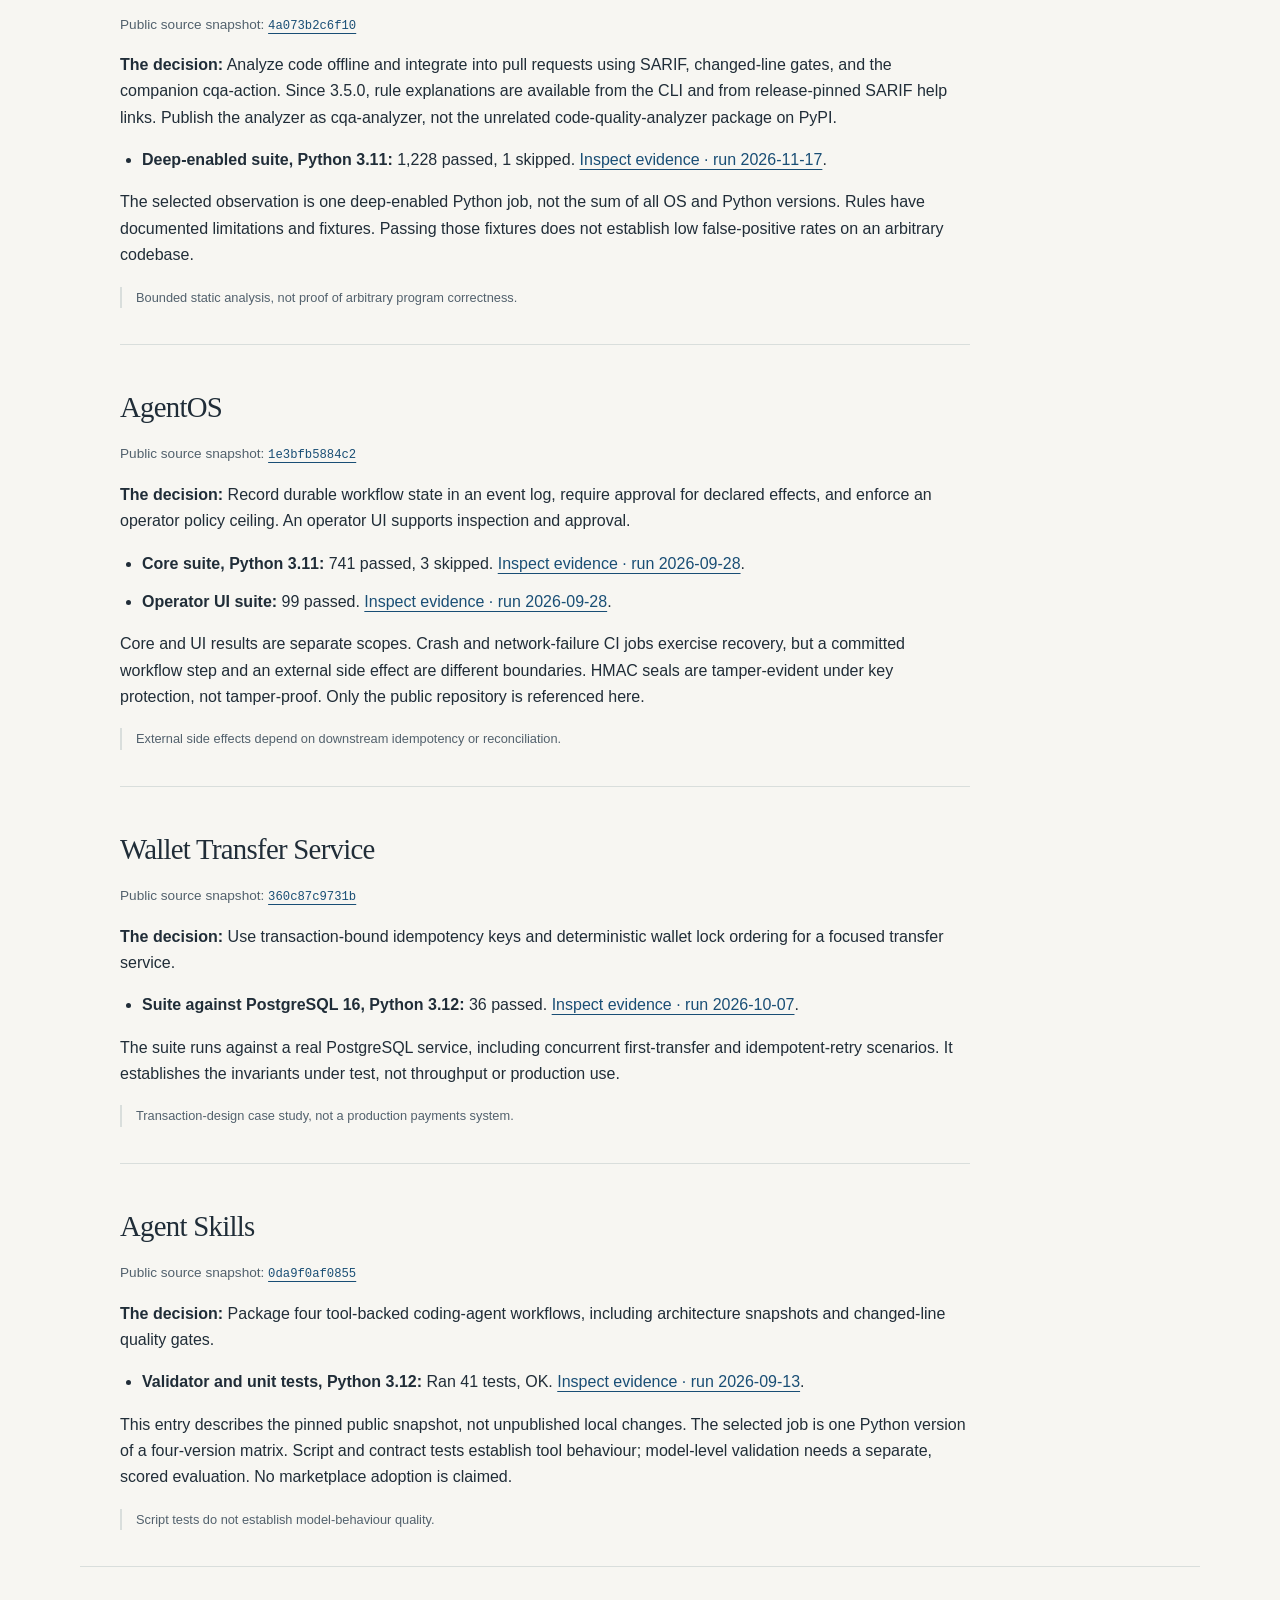
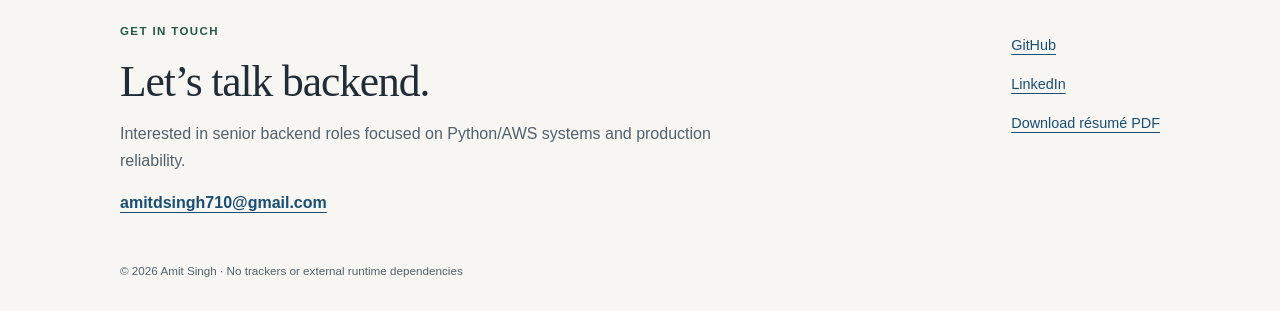
==== commit b2efa4a2: "content(cqa): Update portfolio to v3.5.0 rule help and precision evidence" ====
--- a/evidence.html
+++ b/evidence.html
@@ -55,23 +55,23 @@
 </article>
 <article class="evidence-entry" id="cqa-analyzer" data-project="cqa-analyzer">
 <h2>Code Quality Analyzer</h2>
-<p class="evidence-meta">Public source snapshot: <a href="https://github.com/AmitSinghOM/code-quality-analyzer/tree/2dcaeb23dfa143564b54034f6fdb0c7262c25566"><code>2dcaeb23dfa1</code></a></p>
-<p><strong>The decision:</strong> Analyze code offline and integrate into pull requests using SARIF, changed-line gates, and the companion cqa-action. Publish the analyzer as cqa-analyzer, not the unrelated code-quality-analyzer package on PyPI.</p>
+<p class="evidence-meta">Public source snapshot: <a href="https://github.com/AmitSinghOM/code-quality-analyzer/tree/4a073b2c6f10f5fa66a0eb9f1efa92d404d24223"><code>4a073b2c6f10</code></a></p>
+<p><strong>The decision:</strong> Analyze code offline and integrate into pull requests using SARIF, changed-line gates, and the companion cqa-action. Since 3.5.0, rule explanations are available from the CLI and from release-pinned SARIF help links. Publish the analyzer as cqa-analyzer, not the unrelated code-quality-analyzer package on PyPI.</p>
 <ul>
-<li><strong>Deep-enabled suite, Python 3.11:</strong> <span data-fact="cqa-analyzer-1">969 passed, 1 skipped</span>. <a href="https://github.com/AmitSinghOM/code-quality-analyzer/actions/runs/35659443845/job/106530922561">Inspect evidence · run 2026-09-21</a>.</li>
+<li><strong>Deep-enabled suite, Python 3.11:</strong> <span data-fact="cqa-analyzer-1">1,228 passed, 1 skipped</span>. <a href="https://github.com/AmitSinghOM/code-quality-analyzer/actions/runs/44140864346/job/134242954812">Inspect evidence · run 2026-11-17</a>.</li>
 </ul>
 <p>The selected observation is one deep-enabled Python job, not the sum of all OS and Python versions. Rules have documented limitations and fixtures. Passing those fixtures does not establish low false-positive rates on an arbitrary codebase.</p>
 <p class="boundary-note">Bounded static analysis, not proof of arbitrary program correctness.</p>
 </article>
 <article class="evidence-entry" id="agentos" data-project="agentos">
 <h2>AgentOS</h2>
-<p class="evidence-meta">Public source snapshot: <a href="https://github.com/AmitSinghOM/AgentOS/tree/34b4a06de0f202738ec92433da8cc3d8ad6a8162"><code>34b4a06de0f2</code></a></p>
+<p class="evidence-meta">Public source snapshot: <a href="https://github.com/AmitSinghOM/AgentOS/tree/1e3bfb5884c24169e68320fd5c7ae8c5d8375cb0"><code>1e3bfb5884c2</code></a></p>
 <p><strong>The decision:</strong> Record durable workflow state in an event log, require approval for declared effects, and enforce an operator policy ceiling. An operator UI supports inspection and approval.</p>
 <ul>
-<li><strong>Core suite, Python 3.11:</strong> <span data-fact="agentos-1">944 passed, 3 skipped</span>. <a href="https://github.com/AmitSinghOM/AgentOS/actions/runs/44156991925/job/134300267305">Inspect evidence · run 2026-11-17</a>.</li>
-<li><strong>Operator UI suite:</strong> <span data-fact="agentos-2">105 passed</span>. <a href="https://github.com/AmitSinghOM/AgentOS/actions/runs/44156991925/job/134300267308">Inspect evidence · run 2026-11-17</a>.</li>
+<li><strong>Core suite, Python 3.11:</strong> <span data-fact="agentos-1">741 passed, 3 skipped</span>. <a href="https://github.com/AmitSinghOM/AgentOS/actions/runs/36492032477/job/109162919055">Inspect evidence · run 2026-09-28</a>.</li>
+<li><strong>Operator UI suite:</strong> <span data-fact="agentos-2">99 passed</span>. <a href="https://github.com/AmitSinghOM/AgentOS/actions/runs/36492032477/job/109162918668">Inspect evidence · run 2026-09-28</a>.</li>
 </ul>
-<p>Core and UI results are separate scopes. The core count includes property-based tests over the event log; crash and network-failure CI jobs (Toxiproxy partitions and latency) exercise recovery, but a committed workflow step and an external side effect are different boundaries. HMAC seals are tamper-evident under key protection, not tamper-proof. Only the public repository is referenced here.</p>
+<p>Core and UI results are separate scopes. Crash and network-failure CI jobs exercise recovery, but a committed workflow step and an external side effect are different boundaries. HMAC seals are tamper-evident under key protection, not tamper-proof. Only the public repository is referenced here.</p>
 <p class="boundary-note">External side effects depend on downstream idempotency or reconciliation.</p>
 </article>
 <article class="evidence-entry" id="wallet-transfer" data-project="wallet-transfer">
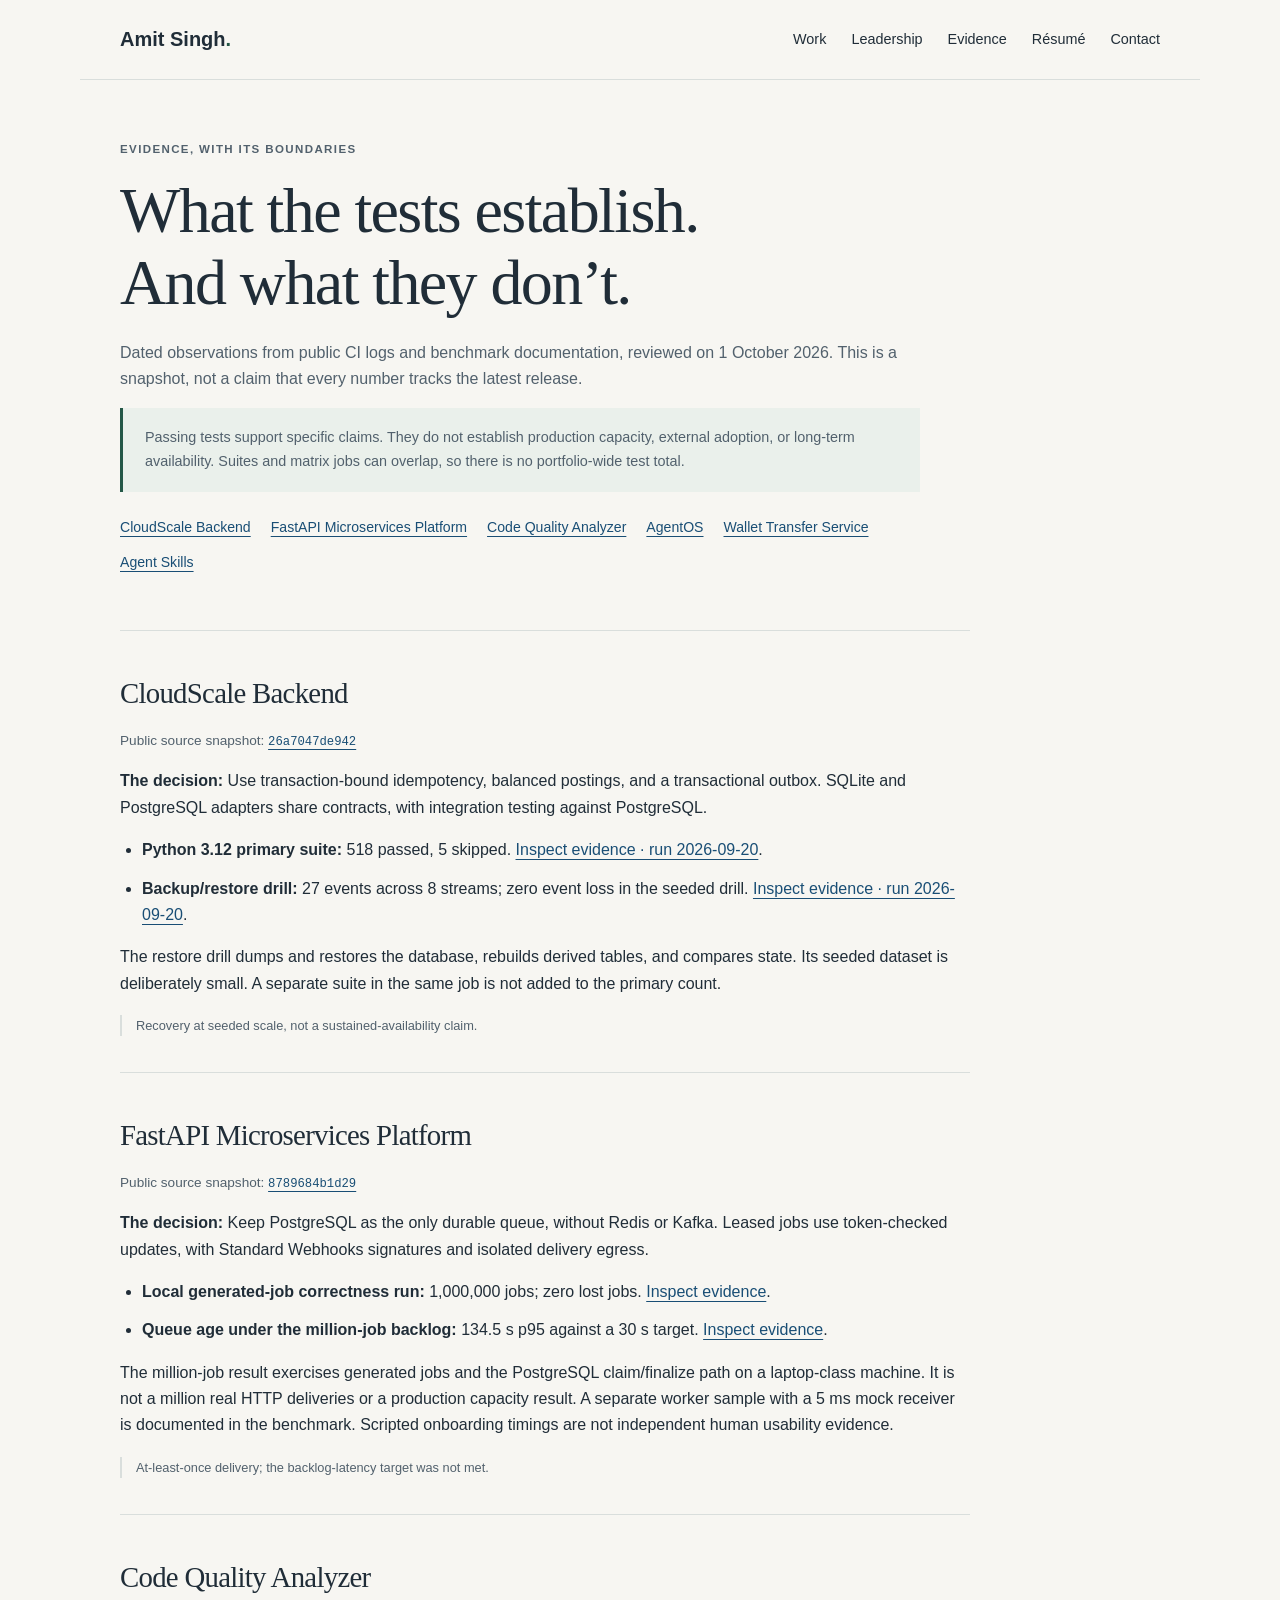
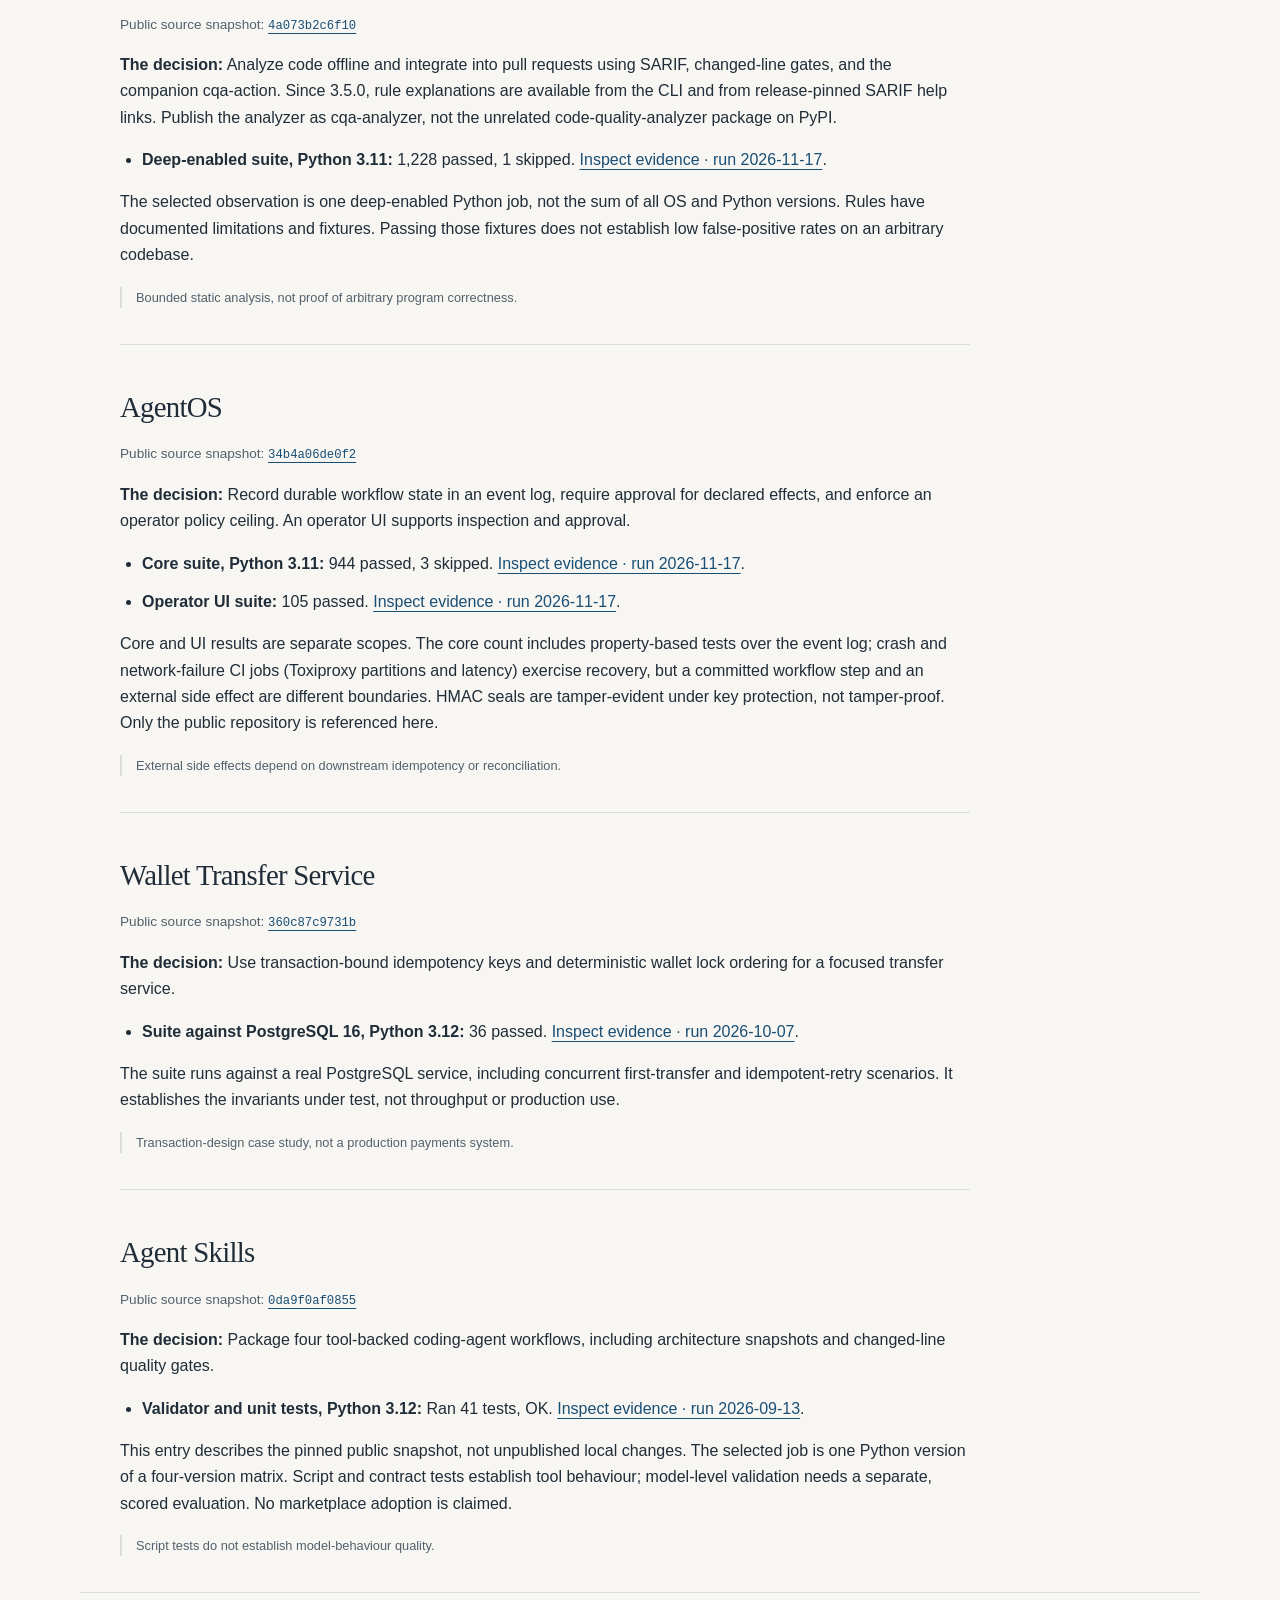
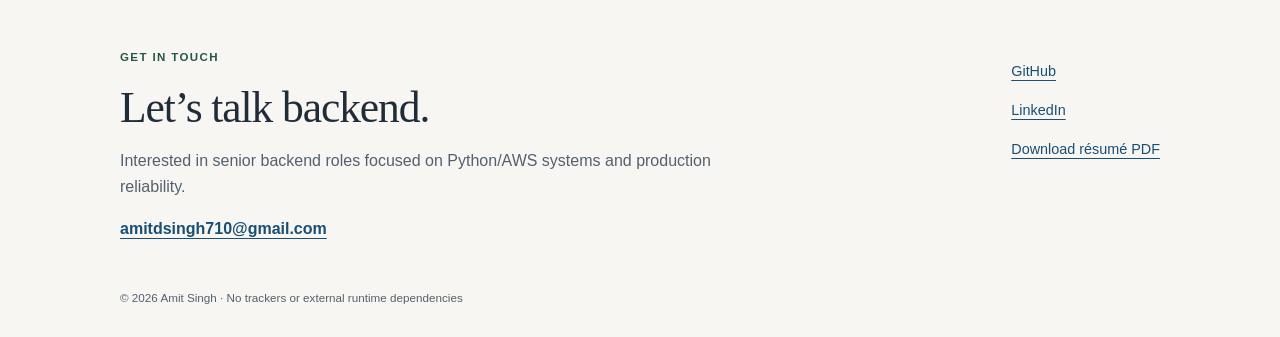
==== commit aa31b36d: "Merge pull request #37 from AmitSinghOM/content/cqa-v3.5.0 content(cqa): Update portfolio to v3.5.0 " ====
--- a/evidence.html
+++ b/evidence.html
@@ -65,13 +65,13 @@
 </article>
 <article class="evidence-entry" id="agentos" data-project="agentos">
 <h2>AgentOS</h2>
-<p class="evidence-meta">Public source snapshot: <a href="https://github.com/AmitSinghOM/AgentOS/tree/1e3bfb5884c24169e68320fd5c7ae8c5d8375cb0"><code>1e3bfb5884c2</code></a></p>
+<p class="evidence-meta">Public source snapshot: <a href="https://github.com/AmitSinghOM/AgentOS/tree/34b4a06de0f202738ec92433da8cc3d8ad6a8162"><code>34b4a06de0f2</code></a></p>
 <p><strong>The decision:</strong> Record durable workflow state in an event log, require approval for declared effects, and enforce an operator policy ceiling. An operator UI supports inspection and approval.</p>
 <ul>
-<li><strong>Core suite, Python 3.11:</strong> <span data-fact="agentos-1">741 passed, 3 skipped</span>. <a href="https://github.com/AmitSinghOM/AgentOS/actions/runs/36492032477/job/109162919055">Inspect evidence · run 2026-09-28</a>.</li>
-<li><strong>Operator UI suite:</strong> <span data-fact="agentos-2">99 passed</span>. <a href="https://github.com/AmitSinghOM/AgentOS/actions/runs/36492032477/job/109162918668">Inspect evidence · run 2026-09-28</a>.</li>
+<li><strong>Core suite, Python 3.11:</strong> <span data-fact="agentos-1">944 passed, 3 skipped</span>. <a href="https://github.com/AmitSinghOM/AgentOS/actions/runs/44156991925/job/134300267305">Inspect evidence · run 2026-11-17</a>.</li>
+<li><strong>Operator UI suite:</strong> <span data-fact="agentos-2">105 passed</span>. <a href="https://github.com/AmitSinghOM/AgentOS/actions/runs/44156991925/job/134300267308">Inspect evidence · run 2026-11-17</a>.</li>
 </ul>
-<p>Core and UI results are separate scopes. Crash and network-failure CI jobs exercise recovery, but a committed workflow step and an external side effect are different boundaries. HMAC seals are tamper-evident under key protection, not tamper-proof. Only the public repository is referenced here.</p>
+<p>Core and UI results are separate scopes. The core count includes property-based tests over the event log; crash and network-failure CI jobs (Toxiproxy partitions and latency) exercise recovery, but a committed workflow step and an external side effect are different boundaries. HMAC seals are tamper-evident under key protection, not tamper-proof. Only the public repository is referenced here.</p>
 <p class="boundary-note">External side effects depend on downstream idempotency or reconciliation.</p>
 </article>
 <article class="evidence-entry" id="wallet-transfer" data-project="wallet-transfer">
